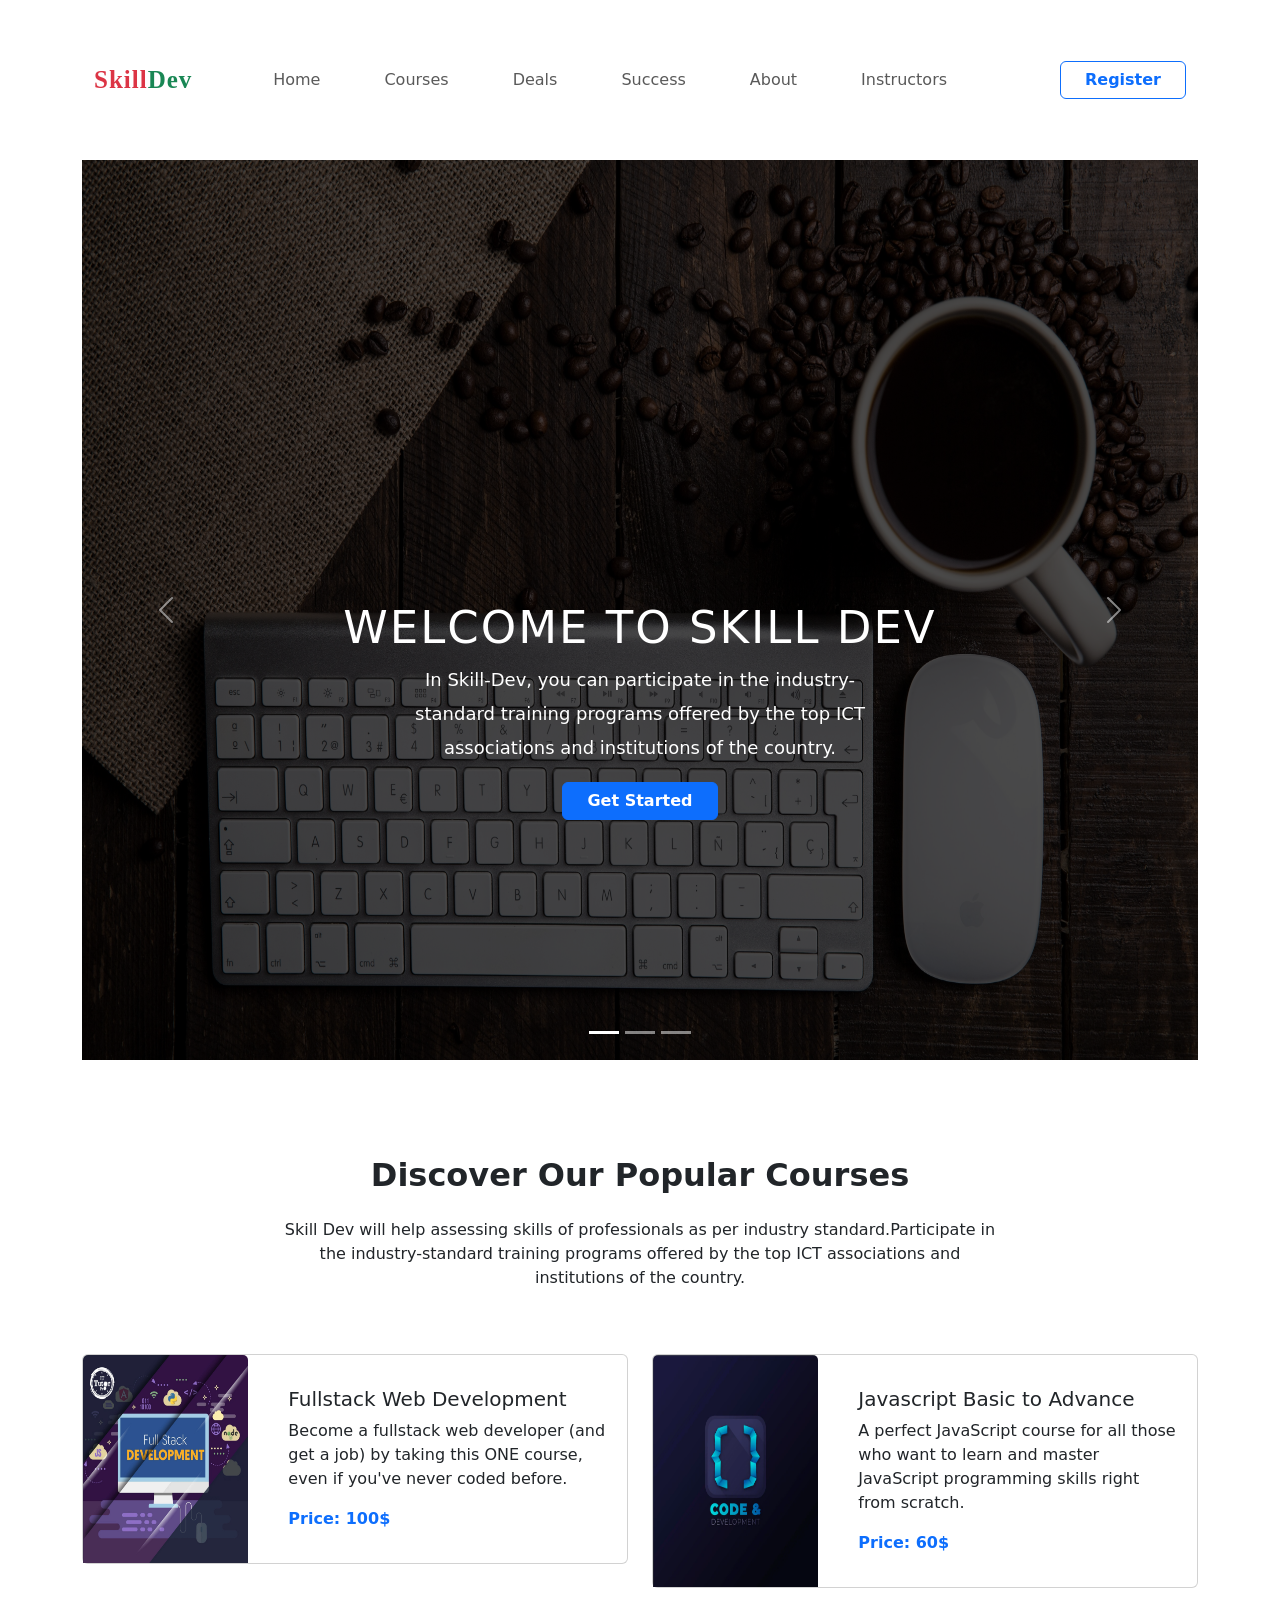
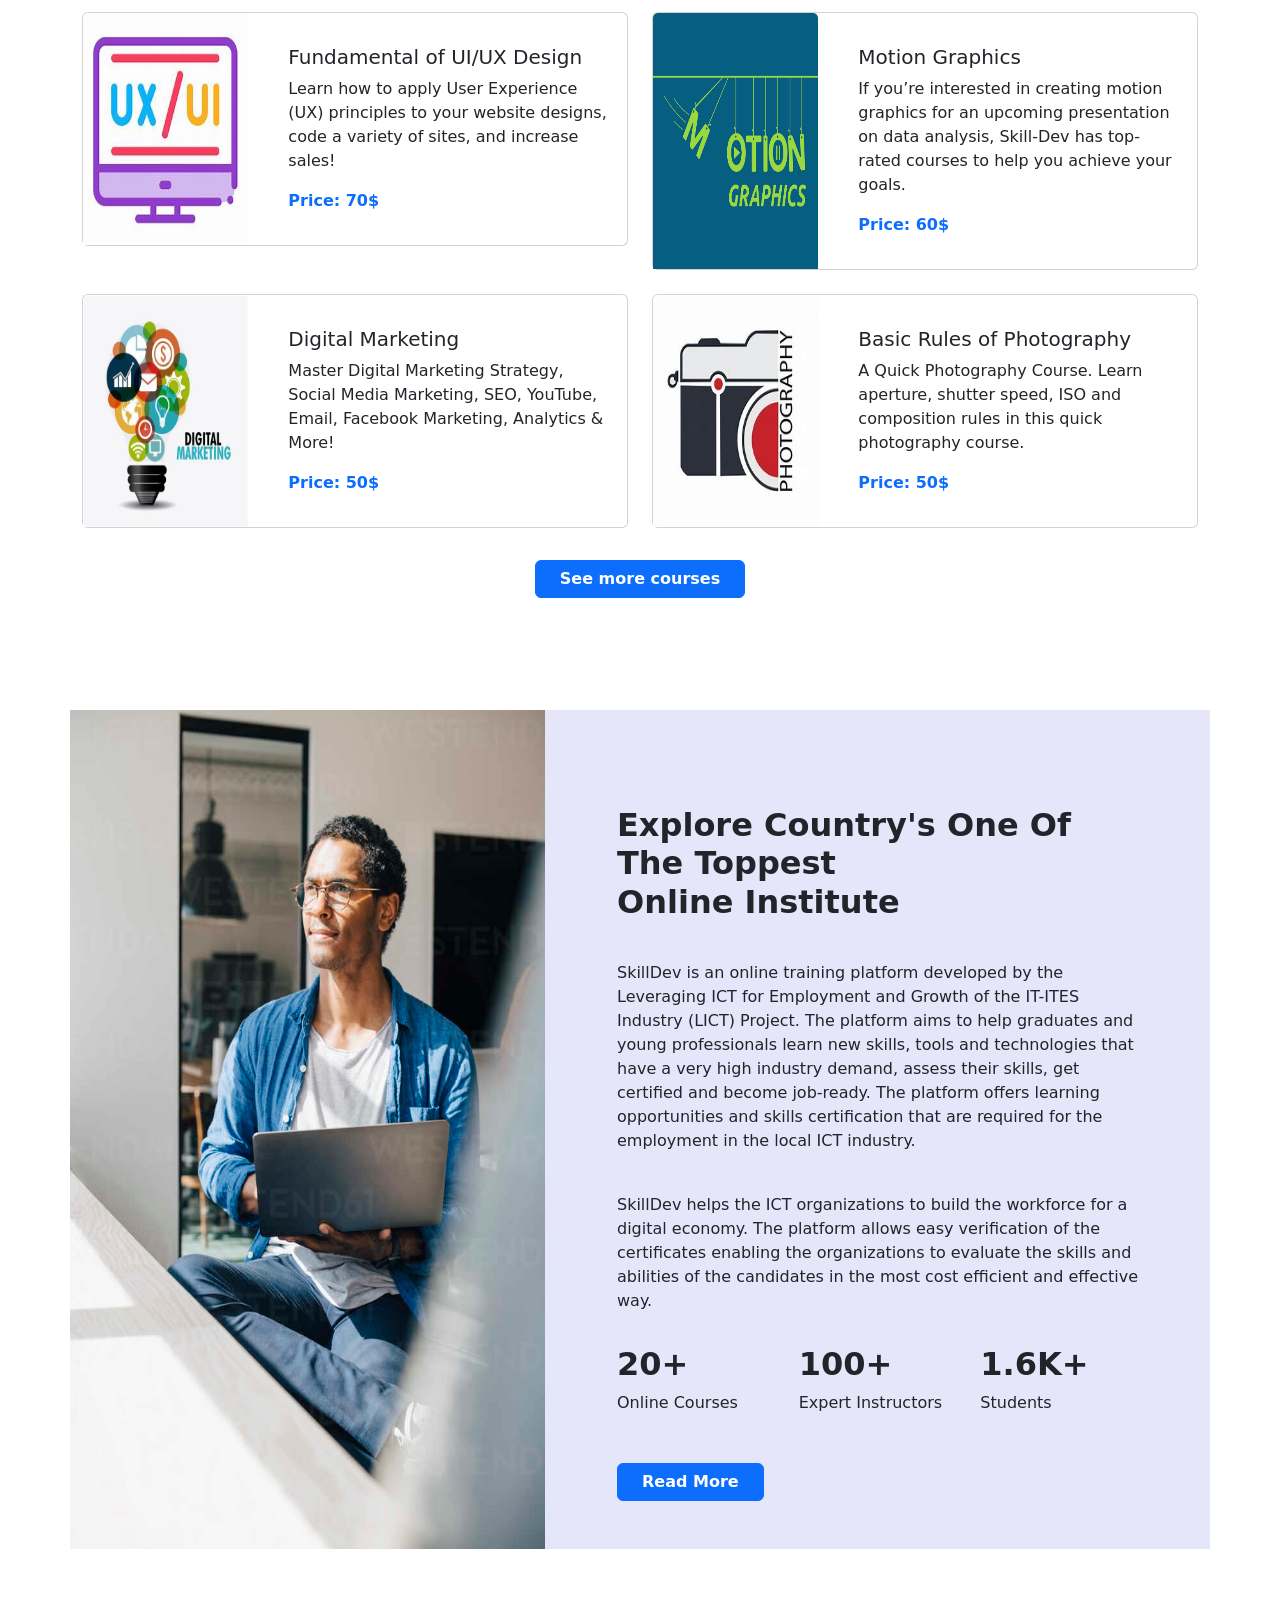
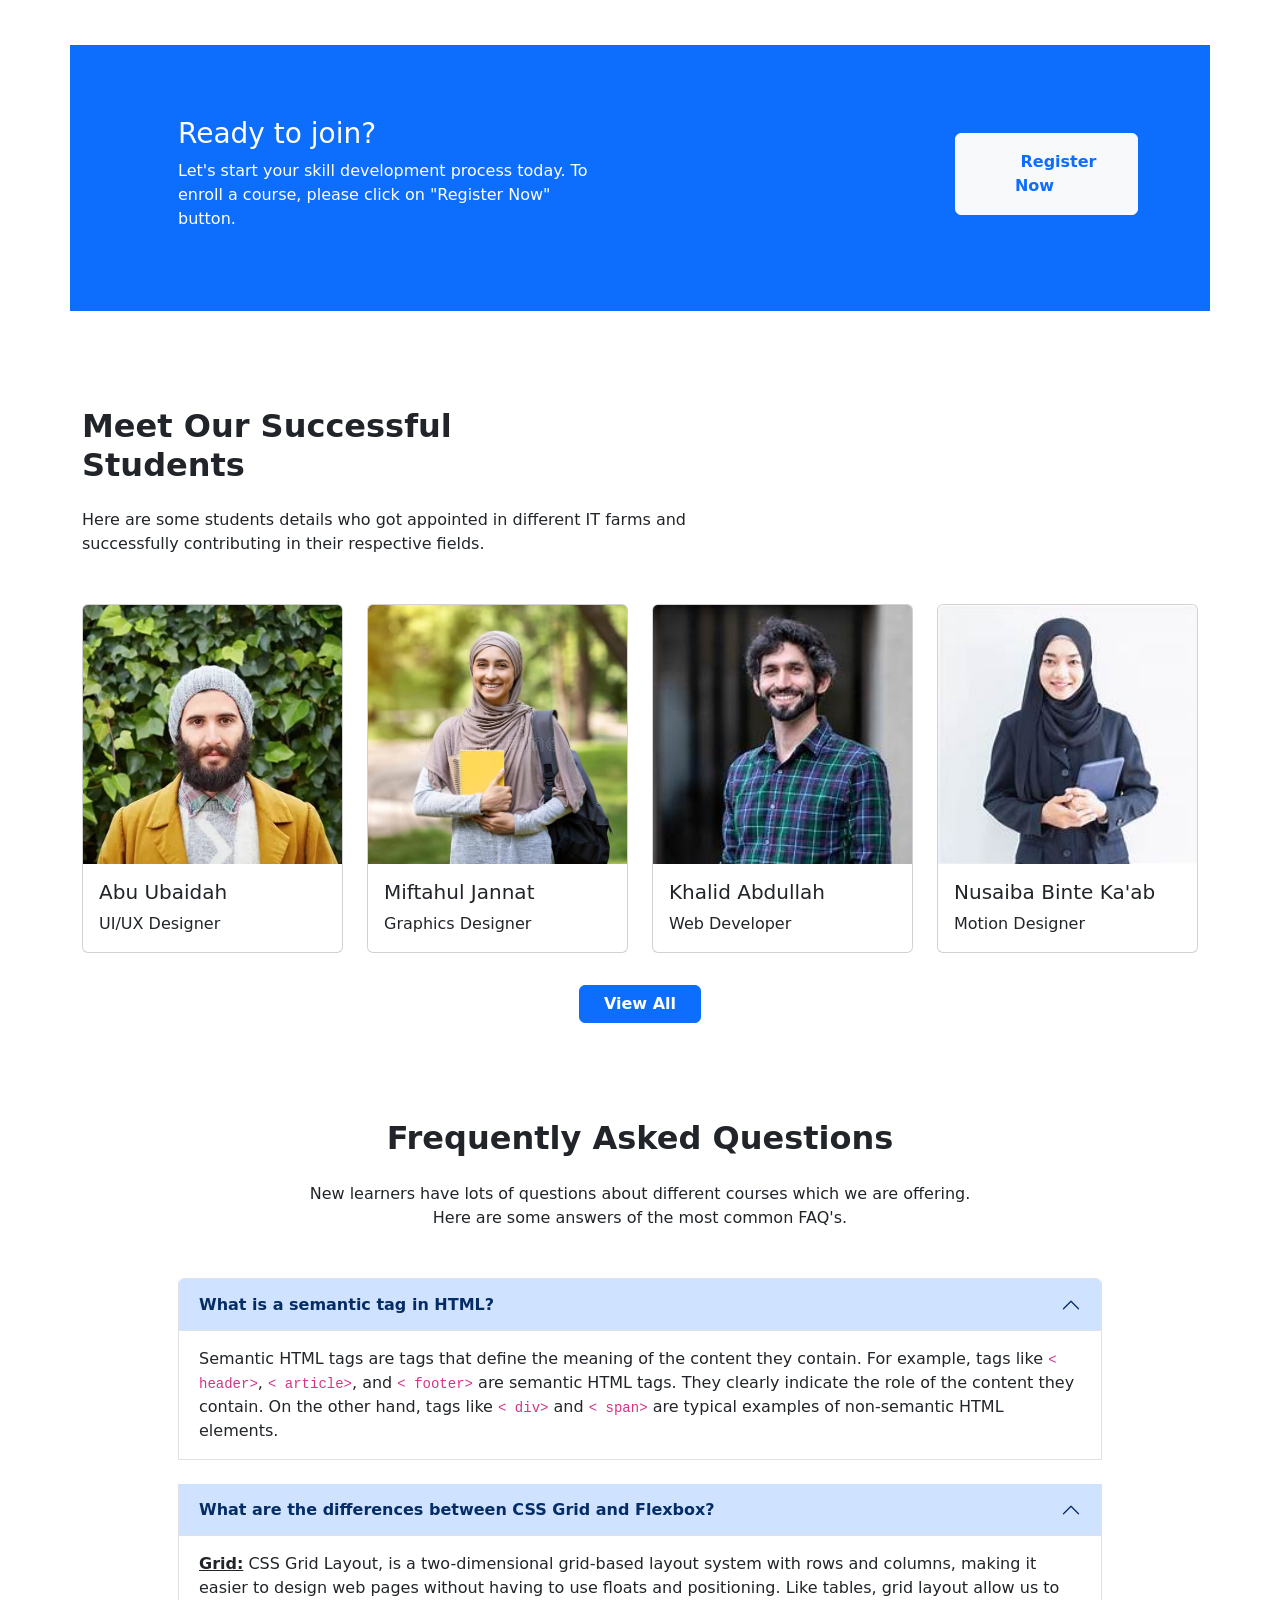
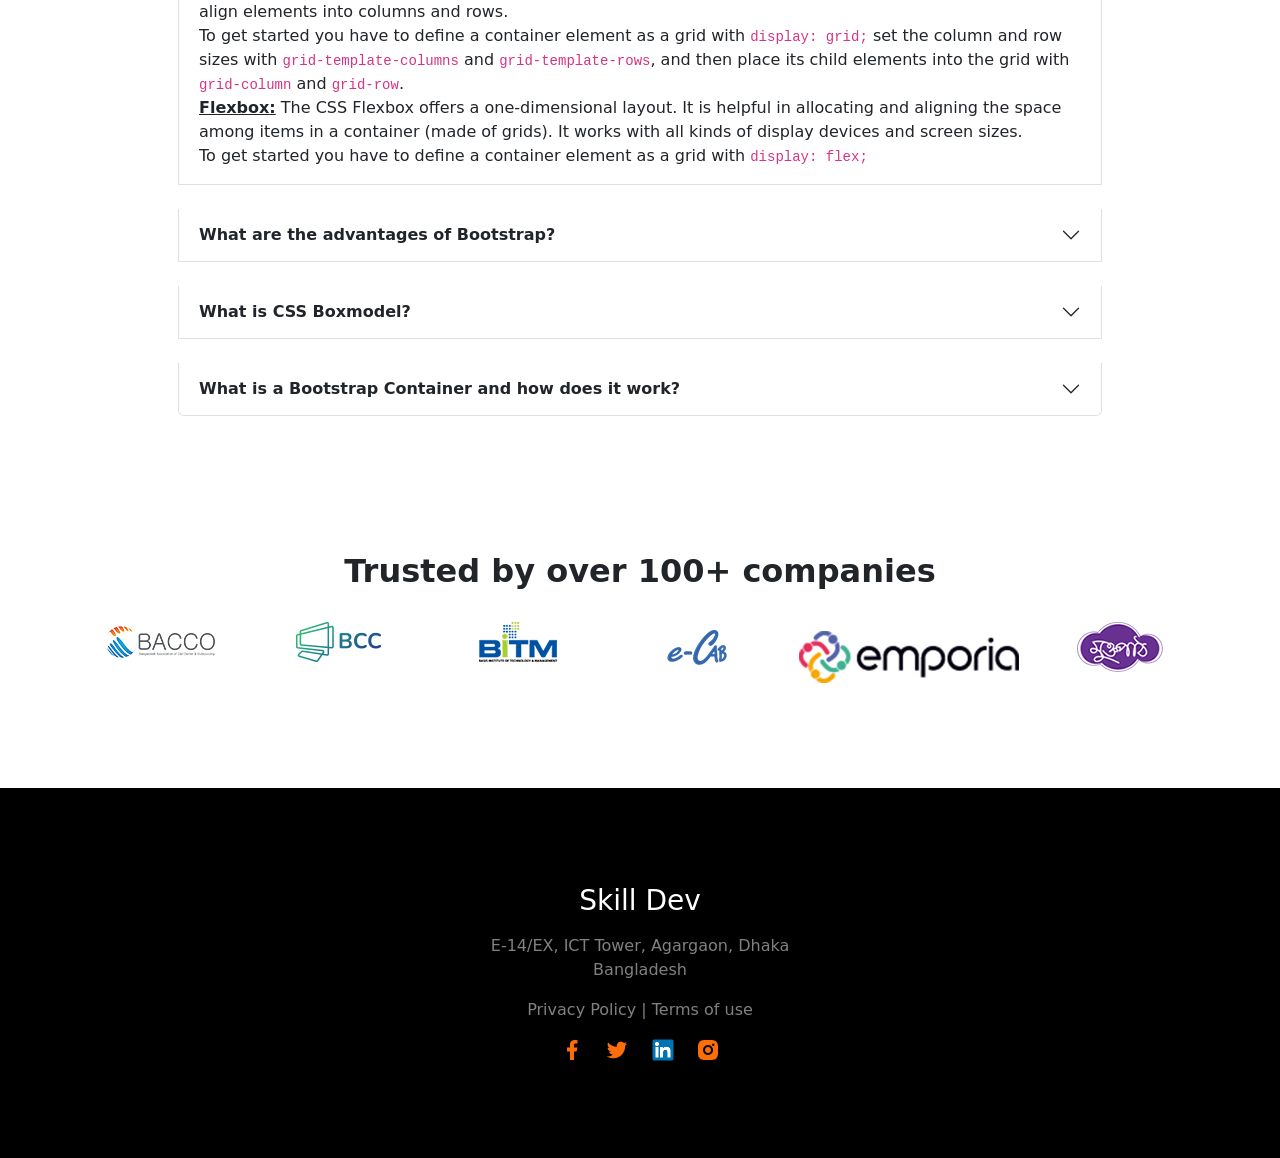
==== index.html @ d3305d8a "html file name changed to index.ht ml" ====
<!doctype html>
<html lang="en">
  <head>
    <meta charset="utf-8">
    <meta name="viewport" content="width=device-width, initial-scale=1">
    <title>SkillDev</title>
    <link href="https://cdn.jsdelivr.net/npm/bootstrap@5.3.0-alpha3/dist/css/bootstrap.min.css" rel="stylesheet" integrity="sha384-KK94CHFLLe+nY2dmCWGMq91rCGa5gtU4mk92HdvYe+M/SXH301p5ILy+dN9+nJOZ" crossorigin="anonymous">
    <link rel="stylesheet" href="style.css">
  </head>
  <body>
    <header class="container">
        <!-- nav start -->
        <nav class="navbar navbar-expand-lg navbar-light mb-5 mt-5">
            <div class="container-fluid">
              <a class="navbar-brand" href="#"><span class="text-danger">Skill</span><span class="text-success">Dev</span></a>
              <button class="navbar-toggler" type="button" data-bs-toggle="collapse" data-bs-target="#navbarSupportedContent" aria-controls="navbarSupportedContent" aria-expanded="false" aria-label="Toggle navigation">
                <span class="navbar-toggler-icon"></span>
              </button>
              <div class="collapse navbar-collapse justify-content-evenly" id="navbarSupportedContent">
                <ul class="navbar-nav ms-auto mb-2 mb-lg-0 ">
                  <li class="nav-item me-5">
                    <a class="nav-link" aria-current="page" href="#">Home</a>
                  </li>
                  <li class="nav-item me-5">
                    <a class="nav-link" href="#">Courses</a>
                  </li>
                  <li class="nav-item me-5">
                    <a class="nav-link" href="#">Deals</a>
                  </li>
                  <li class="nav-item me-5">
                    <a class="nav-link" href="#">Success</a>
                  </li>
                  <li class="nav-item me-5">
                    <a class="nav-link" href="#">About</a>
                  </li>
                  <li class="nav-item me-5">
                    <a class="nav-link" href="#">Instructors</a>
                  </li> 
                </ul>
                <ul class="navbar-nav ms-auto ">
                    <!-- <button class="btn btn-outline-primary " type="submit"><strong>Register</strong></button> -->
                        <!-- Button trigger modal -->
                        <button type="submit" class="btn btn-outline-primary mx-auto px-4" data-bs-toggle="modal" data-bs-target="#exampleModal">
                            <b>Register</b>
                        </button>
                        
                        <!-- Modal -->
                        <div class="modal fade" id="exampleModal" tabindex="-1" aria-labelledby="exampleModalLabel" aria-hidden="true">
                            <div class="modal-dialog">
                                <div class="modal-content">
                                    <div class="modal-header">
                                        <h1 class="modal-title fs-5" id="exampleModalLabel">Registration Form</h1>
                                        <button type="button" class="btn-close"data-bs-dismiss="modal" aria-label="Close"></button>
                                    </div>
                                    <div class="modal-body">
                                        <div class="form-floating mb-3">
                                            <textarea class="form-control" placeholder="Username" id="floatingTextarea"></textarea>
                                            <label for="floatingTextarea">Username</label>
                                          </div>
                                        <div class="form-floating mb-3">
                                            <input type="email" class="form-control" id="floatingInput" placeholder="name@example.com">
                                            <label for="floatingInput">Email address</label>
                                        </div>
                                        <div class="form-floating mb-3">
                                            <input type="password" class="form-control" id="floatingPassword" placeholder="Password">
                                            <label for="floatingPassword">Password</label>
                                        </div>
                                        <div class="form-floating">
                                            <select class="form-select" id="floatingSelect" aria-label="Floating label select example">
                                              <option selected>We are offering...</option>
                                              <option value="1">Fullstack Web Development</option>
                                              <option value="2">Javascript Basic to Advance</option>
                                              <option value="3">UI/UX Design</option>
                                              <option value="4">Motion Graphics</option>
                                              <option value="5">Digital Marketing</option>
                                              <option value="6">Basic Rules of Photography</option>
                                            </select>
                                            <label for="floatingSelect">Choose your suitable course</label>
                                          </div>
                                    </div>
                                    <div class="modal-footer">
                                        <button type="button" class="btn btn-primary" data-bs-dismiss="modal">Submit</button>
                                    </div>
                                </div>
                            </div>
                        </div>
                    </div>
                </ul>
              </div>
              
            </div>
            
          </nav>
          <!-- NAV END -->
          <!-- slider start -->
          <section>
            <div id="carouselExampleCaptions" class="carousel slide carousel-fade">
                <div class="carousel-indicators">
                  <button type="button" data-bs-target="#carouselExampleCaptions" data-bs-slide-to="0" class="active" aria-current="true" aria-label="Slide 1"></button>
                  <button type="button" data-bs-target="#carouselExampleCaptions" data-bs-slide-to="1" aria-label="Slide 2"></button>
                  <button type="button" data-bs-target="#carouselExampleCaptions" data-bs-slide-to="2" aria-label="Slide 3"></button>
                </div>
                <div class="carousel-inner">
                    <div class="carousel-item active">
                        <img src="images/rsz_keyboard-mouse.jpg" class="d-block w-100" alt="...">
                        <div class="carousel-caption">
                            <h5>Welcome to Skill Dev</h5>
                            <p>In Skill-Dev, you can participate in the industry-standard training programs offered by the top ICT associations and institutions of the country.</p>
                            <p><a href="#" class="btn btn-primary text-white mt-3 px-4"><b>Get Started</b></a></p>
                        </div>
                    </div>
                    <div class="carousel-item">
                        <img src="images/rsz_laptop-1.jpg" class="d-block w-100" alt="...">
                        <div class="carousel-caption">
                            <h5>Enroll a course now</h5>
                            <p>Skill-Dev allows easy verification of the certificates allowing the organizations to evaluate the skills and abilities of the candidates in the most cost efficient and effective way.</p>
                            <p><a href="#" class="btn btn-primary text-white mt-3 px-4"><b>Get Started</b></a></p>
                        </div>
                    </div>
                    <div class="carousel-item">
                        <img src="images/rsz_laptop-3.jpg" class="d-block w-100" alt="...">
                        <div class="carousel-caption">
                            <h5>Get your expected job!</h5>
                            <p>Skill-Dev aims to help assessing skills of professionals as per industry standard, thus making hiring for ICT Companies, simplified!</p>
                            <p><a href="#" class="btn btn-primary text-white mt-3 px-4"><b>Get Started</b></a></p>
                        </div>
                    </div>
                </div>
                <button class="carousel-control-prev" type="button" data-bs-target="#carouselExampleCaptions" data-bs-slide="prev">
                    <span class="carousel-control-prev-icon" aria-hidden="true"></span>
                    <span class="visually-hidden">Previous</span>
                </button>
                <button class="carousel-control-next" type="button" data-bs-target="#carouselExampleCaptions" data-bs-slide="next">
                    <span class="carousel-control-next-icon" aria-hidden="true"></span>
                    <span class="visually-hidden">Next</span>
                </button>
            </div>
          </section>
          <!-- slider end -->  
    </header>
    <main>
        <!-- course container section start -->
        <section>
            <div class="container text-center mb-4 pb-5">
                <div class="container-head mt-5 mx-lg-5 p-5">
                    <h2 class="mb-4"><strong>Discover Our Popular Courses</strong></h2>
                    <p class="mx-lg-5 px-lg-5">Skill Dev will help assessing skills of professionals as per industry standard.Participate in the industry-standard training programs offered by the top ICT associations and institutions of the country.</p>
                </div>
                <div class="row align-items-start row-cols-lg-2 row-cols-md-1 row-cols-1 g-4">
                    <div class="col">
                        <div class="card">
                            <div class="row">
                                <div class="col-lg-4 col-md-4 col-12">
                                    <img src="images/courses/Full-Stack-Web-Development.jpg" class="card-img-top" height="100%" width="100%" alt="...">
                                </div>
                                <div class="col">
                                    <div class="card-body">
                                        <h5 class="card-title text-start mt-3">Fullstack Web Development</h5>
                                        <p class="card-text text-start">Become a fullstack web developer (and get a job) by taking this ONE course, even if you've never coded before.</p>
                                        <p class="text-primary text-start"><b>Price: 100$</b></p>
                                    </div>
                                </div>
                            </div>
                        </div>
                    </div>
                    <div class="col">
                        <div class="card">
                            <div class="row">
                                <div class="col-lg-4 col-md-4 col-12">
                                    <img src="images/courses/javascript.jpg" class="card-img-top" height="100%" width="100%" alt="...">
                                </div>
                                <div class="col">
                                    <div class="card-body">
                                        <h5 class="card-title text-start mt-3">Javascript Basic to Advance</h5>
                                        <p class="card-text text-start">A perfect JavaScript course for all those who want to learn and master JavaScript programming skills right from scratch.</p>
                                        <p class="text-primary text-start"><b>Price: 60$</b></p>
                                    </div>
                                </div>
                            </div>
                        </div>
                    </div>
                    <div class="col">
                        <div class="card">
                            <div class="row">
                                <div class="col-lg-4 col-md-4 col-12">
                                    <img src="images/courses/ux-ui-new.png" class="card-img-top" height="100%" width="100%" alt="...">
                                </div>
                                <div class="col">
                                    <div class="card-body">
                                        <h5 class="card-title text-start mt-3">Fundamental of UI/UX Design</h5>
                                        <p class="card-text text-start">Learn how to apply User Experience (UX) principles to your website designs, code a variety of sites, and increase sales!</p>
                                        <p class="text-primary text-start"><b>Price: 70$</b></p>
                                    </div>
                                </div>
                            </div>
                        </div>
                    </div>
                    <div class="col">
                        <div class="card">
                            <div class="row">
                                <div class="col-lg-4 col-md-4 col-12">
                                    <img src="images/courses/Motion-Graphics.png" class="card-img-top" height="100%" width="100%" alt="...">
                                </div>
                                <div class="col">
                                    <div class="card-body">
                                        <h5 class="card-title text-start mt-3">Motion Graphics</h5>
                                        <p class="card-text text-start">If you’re interested in creating motion graphics for an upcoming presentation on data analysis, Skill-Dev has top-rated courses to help you achieve your goals.</p>
                                        <p class="text-primary text-start"><b>Price: 60$</b></p>
                                    </div>
                                </div>
                            </div>
                        </div>
                    </div>
                    <div class="col">
                        <div class="card">
                            <div class="row">
                                <div class="col-lg-4 col-md-4 col-12">
                                    <img src="images/courses/digital_marketing.jpg" class="card-img-top" height="100%" width="100%" alt="...">
                                </div>
                                <div class="col">
                                    <div class="card-body">
                                        <h5 class="card-title text-start mt-3">Digital Marketing</h5>
                                        <p class="card-text text-start">Master Digital Marketing Strategy, Social Media Marketing, SEO, YouTube, Email, Facebook Marketing, Analytics & More!</p>
                                        <p class="text-primary text-start"><b>Price: 50$</b></p>
                                    </div>
                                </div>
                            </div>
                        </div>
                    </div>
                    <div class="col">
                        <div class="card">
                            <div class="row">
                                <div class="col-lg-4 col-md-4 col-12">
                                    <img src="images/courses/photography.jpg" class="card-img-top" height="100%" width="100%" alt="...">
                                </div>
                                <div class="col">
                                    <div class="card-body">
                                        <h5 class="card-title text-start mt-3">Basic Rules of Photography</h5>
                                        <p class="card-text text-start">A Quick Photography Course. Learn aperture, shutter speed, ISO and composition rules in this quick photography course.</p>
                                        <p class="text-primary text-start"><b>Price: 50$</b></p>
                                    </div>
                                </div>
                            </div>
                        </div>
                    </div> 
                </div>
                <p class="pt-3"><a href="#" class="btn btn-primary text-white mt-3 px-4"><b>See more courses</b></a></p>
            </div>
        </section>
        <!-- Explore SkillDev section start -->
        <section class="explore">
            <div class="container my-5 pb-5">
                <div class="row">
                    <div class="col-lg-5 col-md-5 col-12 g-0">
                        <img src="images/man-2.jpg" class="card-img-top" height="100%" width="100%" alt="...">
                    </div>
                    <div class="col px-5">
                        <div class="card-body mx-4">
                            <h2 class="card-title text-start mt-5 pt-5 pb-lg-4 "><strong>Explore Country's One Of The Toppest<br> Online Institute</strong></h2>
                            <p class="card-text text-start pt-3">SkillDev is an online training platform developed by the Leveraging ICT for Employment and Growth of the IT-ITES Industry (LICT) Project. The platform aims to help graduates and young professionals learn new skills, tools and technologies that have a very high industry demand, assess their skills, get certified and become job-ready. The platform offers learning opportunities and skills certification that are required for the employment in the local ICT industry.</p>
                            <p class="pt-lg-4">SkillDev helps the ICT organizations to build the workforce for a digital economy. The platform allows easy verification of the certificates enabling the organizations to evaluate the skills and abilities of the candidates in the most cost efficient and effective way.</p>
                            <div class="row row-cols-md-2 row-cols-sm-2 row-cols-lg-3 row-cols-2 pt-3">
                                <div class="col">
                                    <h2><strong>20+</strong></h2>
                                    <p>Online Courses</p>
                                </div>
                                <div class="col">
                                    <h2><strong>100+</strong></h2>
                                    <p>Expert Instructors</p>
                                </div>
                                <div class="col">
                                    <h2><strong>1.6K+</strong></h2>
                                    <p>Students</p>
                                </div>
                            </div>
                            <p class="pt-3 mb-5"><a href="#" class="btn btn-primary text-white mt-lg-3 px-4"><b>Read More</b></a></p>
                        </div>
                    </div>
                </div>       
            </div>
        </section>
        <!-- Register Now section start -->
        <section>
            <div class="container bg-primary my-5 pt-4 pb-5 px-5 text-lg-start text-center">
                <div class="row mt-5 px-4 row-cols-md-1">
                    <div class="col-md-6 text-white px-5">
                        <h3>Ready to join?</h3>
                        <p>Let's start your skill development process today. To enroll a course, please click on "Register Now" button.</p>
                    </div>
                    <div class="col-md-3 offset-md-3">
                        <!-- Button trigger modal -->
                        <button type="button" class="btn btn-light text-primary py-lg-3 ms-lg-5 mt-lg-3 my-md-5" data-bs-toggle="modal" data-bs-target="#exampleModal">
                            <b class="px-lg-4 mt-lg-3">Register Now</b>
                        </button>
                        
                        <!-- Modal -->
                        <div class="modal fade" id="exampleModal" tabindex="-1" aria-labelledby="exampleModalLabel" aria-hidden="true">
                            <div class="modal-dialog">
                                <div class="modal-content">
                                    <div class="modal-header">
                                        <h1 class="modal-title fs-5" id="exampleModalLabel">Registration Form</h1>
                                        <button type="button" class="btn-close"data-bs-dismiss="modal" aria-label="Close"></button>
                                    </div>
                                    <div class="modal-body">
                                        <div class="form-floating mb-3">
                                            <textarea class="form-control" placeholder="Username" id="floatingTextarea"></textarea>
                                            <label for="floatingTextarea">Username</label>
                                          </div>
                                        <div class="form-floating mb-3">
                                            <input type="email" class="form-control" id="floatingInput" placeholder="name@example.com">
                                            <label for="floatingInput">Email address</label>
                                        </div>
                                        <div class="form-floating mb-3">
                                            <input type="password" class="form-control" id="floatingPassword" placeholder="Password">
                                            <label for="floatingPassword">Password</label>
                                        </div>
                                        <div class="form-floating">
                                            <select class="form-select" id="floatingSelect" aria-label="Floating label select example">
                                              <option selected>We are offering...</option>
                                              <option value="1">Fullstack Web Development</option>
                                              <option value="2">Javascript Basic to Advance</option>
                                              <option value="3">UI/UX Design</option>
                                              <option value="4">Motion Graphics</option>
                                              <option value="5">Digital Marketing</option>
                                              <option value="6">Basic Rules of Photography</option>
                                            </select>
                                            <label for="floatingSelect">Choose your suitable course</label>
                                          </div>
                                    </div>
                                    <div class="modal-footer">
                                        <button type="button" class="btn btn-primary" data-bs-dismiss="modal">Submit</button>
                                    </div>
                                </div>
                            </div>
                        </div>
                    </div>
                </div>
            </div>   
        </section>
        <!-- Students Section start -->
        <section>
            <div class="container text-center text-md-start">
                <div class="container-head my-5 pt-5">
                    <h2 class="pb-3"><strong>Meet Our Successful <br>Students</strong></h2>
                    <p>Here are some students details who got appointed in different IT farms and <br> successfully contributing in their respective fields.</p>
                </div>
                <div class="row row-cols-1 row-cols-md-2 row-cols-lg-4 g-4">
                    <div class="col">
                      <div class="card h-100">
                        <img src="images/students/stu-1.jpg" class="card-img-top" alt="...">
                        <div class="card-body">
                          <h5 class="card-title">Abu Ubaidah</h5>
                          <p class="card-text">UI/UX Designer</p>
                        </div>
                      </div>
                    </div>
                    <div class="col">
                      <div class="card h-100">
                        <img src="images/students/stu-5.jpg" class="card-img-top" alt="...">
                        <div class="card-body">
                          <h5 class="card-title">Miftahul Jannat</h5>
                          <p class="card-text">Graphics Designer</p>
                        </div>
                      </div>
                    </div>
                    <div class="col">
                      <div class="card h-100">
                        <img src="images/students/stu-4.jpg" class="card-img-top" alt="...">
                        <div class="card-body">
                          <h5 class="card-title">Khalid Abdullah</h5>
                          <p class="card-text">Web Developer</p>
                        </div>
                      </div>
                    </div>
                    <div class="col">
                      <div class="card h-100">
                        <img src="images/students/stu-6.jpg" class="card-img-top" alt="...">
                        <div class="card-body">
                          <h5 class="card-title">Nusaiba Binte Ka'ab</h5>
                          <p class="card-text">Motion Designer</p>
                        </div>
                      </div>
                    </div>
                </div>
                <p class="pt-3 text-center"><a href="#" class="btn btn-primary text-white mt-3 px-4"><b>View All</b></a></p>
            </div>
        </section>
        <!-- Frequently asked question start -->
        <section>
            <div class="container text-center mb-5">
                <div class="container-head my-5 pt-5">
                    <h2 class="pb-3"><strong>Frequently Asked Questions</strong></h2>
                    <p>New learners have lots of questions about different courses which we are offering. <br> Here are some answers of the most common FAQ's.</p>
                </div>
                <div class="accordion mx-lg-5 px-lg-5 pb-3" id="accordionExample">
                    <div class="accordion-item mb-4">
                      <h2 class="accordion-header">
                        <button class="accordion-button" type="button" data-bs-toggle="collapse" data-bs-target="#collapseOne" aria-expanded="true" aria-controls="collapseOne">
                          <b>What is a semantic tag in HTML?</b>
                        </button>
                      </h2>
                      <div id="collapseOne" class="accordion-collapse collapse show" data-bs-parent="#accordionExample">
                        <div class="accordion-body text-start">
                            Semantic HTML tags are tags that define the meaning of the content they contain. For example, tags like <code>< header></code>, <code>< article></code>, and <code>< footer></code> are semantic HTML tags. They clearly indicate the role of the content they contain. On the other hand, tags like <code>< div></code> and <code>< span></code> are typical examples of non-semantic HTML elements.
                        </div>
                      </div>
                    </div>
                    <div class="accordion-item mb-4">
                      <h2 class="accordion-header">
                        <button class="accordion-button" type="button" data-bs-toggle="collapse" data-bs-target="#collapseTwo" aria-expanded="true" aria-controls="collapseTwo">
                          <b>What are the differences between CSS Grid and Flexbox?</b>
                        </button>
                      </h2>
                      <div id="collapseTwo" class="accordion-collapse collapse show" data-bs-parent="#accordionExample">
                        <div class="accordion-body text-start">
                            <Strong><u>Grid:</u></Strong> CSS Grid Layout, is a two-dimensional grid-based layout system with rows and columns, making it easier to design web pages without having to use floats and positioning. Like tables, grid layout allow us to align elements into columns and rows. <br>
                            To get started you have to define a container element as a grid with <code>display: grid;</code> set the column and row sizes with <code>grid-template-columns</code> and <code>grid-template-rows</code>, and then place its child elements into the grid with <code>grid-column</code> and <code>grid-row</code>. <br>
                            <strong><u>Flexbox:</u></strong> The CSS Flexbox offers a one-dimensional layout. It is helpful in allocating and aligning the space among items in a container (made of grids). It works with all kinds of display devices and screen sizes. <br>
                            To get started you have to define a container element as a grid with <code>display: flex;</code>
                        </div>
                      </div>
                    </div>
                    <div class="accordion-item mb-4">
                      <h2 class="accordion-header">
                        <button class="accordion-button collapsed" type="button" data-bs-toggle="collapse" data-bs-target="#collapseThree" aria-expanded="false" aria-controls="collapseThree">
                          <b>What are the advantages of Bootstrap?</b>
                        </button>
                      </h2>
                      <div id="collapseThree" class="accordion-collapse collapse" data-bs-parent="#accordionExample">
                        <div class="accordion-body text-start">
                          <strong>Top 10 Advantages of Bootstrap for Web Development -</strong><br>
                          <b>1.</b> Easy initiation<br>
                          <b>2.</b> Responsiveness<br>
                          <b>3.</b> Highly customizable <br>
                          <b>4.</b> Extremely user-centric <br>
                          <b>5.</b> Top-notch support <br>
                          <b>6.</b> Cross-browser compatibility <br>
                          <b>7.</b> JavaScript plugins to your rescue <br>
                          <b>8.</b> Far-reaching popularity <br>
                          <b>9.</b> Ample documentation<br>
                          <b>10.</b> Updates at the doorstep<br>
                        </div>
                      </div>
                    </div>
                    <div class="accordion-item mb-4">
                      <h2 class="accordion-header">
                        <button class="accordion-button collapsed" type="button" data-bs-toggle="collapse" data-bs-target="#collapseFour" aria-expanded="false" aria-controls="collapseFour">
                          <b>What is CSS Boxmodel?</b>
                        </button>
                      </h2>
                      <div id="collapseFour" class="accordion-collapse collapse" data-bs-parent="#accordionExample">
                        <div class="accordion-body text-start">
                            In CSS, the term "box model" is used when talking about design and layout. <br>

                            The CSS box model is essentially a box that wraps around every HTML element. It consists of: margins, borders, padding, and the actual content. <br>
                            Explanation of the different parts: <br>
                            
                            <b>Content</b> - The content of the box, where text and images appear <br>
                            <b>Padding</b> - Clears an area around the content. The padding is transparent <br>
                            <b>Border</b> - A border that goes around the padding and content <br>
                            <b>Margin</b> - Clears an area outside the border. The margin is transparent <br>
                            The box model allows us to add a border around elements, and to define space between elements. 
                        </div>
                      </div>
                    </div>
                    <div class="accordion-item mb-4">
                      <h2 class="accordion-header">
                        <button class="accordion-button collapsed" type="button" data-bs-toggle="collapse" data-bs-target="#collapseFive" aria-expanded="false" aria-controls="collapseFive">
                          <b>What is a Bootstrap Container and how does it work?</b>
                        </button>
                      </h2>
                      <div id="collapseFive" class="accordion-collapse collapse" data-bs-parent="#accordionExample">
                        <div class="accordion-body text-start">
                            Containers are the most basic layout element in Bootstrap and are required when using our default grid system. Containers are used to contain, pad, and (sometimes) center the content within them. While containers can be nested, most layouts do not require a nested container. <br>
                            Bootstrap comes with three different containers: <br>
                            <b>=></b> <code>.container</code> which sets a <b>max-width</b> at each responsive breakpoint <br>
                            <b>=></b> <code>.container-fluid</code> which is <b>width: 100%</b> at all breakpoints <br>
                            <b>=></b> <code>.container-{breakpoint}</code> which is <b>width: 100%</b> until the specified breakpoint
                        </div>
                      </div>
                    </div>
                  </div>
            </div>
        </section>
        <!-- Companies part start -->
        <section>
            <div class="container d-none d-lg-block text-center mb-5 pb-5">
                <div class="container-head mt-5 pt-5 pb-4">
                    <h2><b>Trusted by over 100+ companies</b></h2>
                </div>
                <div class="row">
                    <div class="col">
                        <img src="images/companies/bacco.png" alt="">
                    </div>
                    <div class="col">
                        <img src="images/companies/bcc.png" alt="">
                    </div>
                    <div class="col">
                        <img src="images/companies/bitm.png" alt="">
                    </div>
                    <div class="col">
                        <img src="images/companies/ecab.png" alt="">
                    </div>
                    <div class="col">
                        <img src="images/companies/emporia.png" alt="">
                    </div>
                    <div class="col">
                        <img src="images/companies/muktopath.png" alt="">
                    </div>
                </div>
            </div>
        </section>
    </main>
    <!-- footer section -->
    <footer class="text-center bg-black p-5">
        <div class="footer-head  text-white mt-5 pb-2">
            <h3>Skill Dev</h3>
        </div>
        <div class="footer-body text-white-50">
            <p>E-14/EX, ICT Tower, Agargaon, Dhaka<br>Bangladesh <br>
            </p>
            <p>Privacy Policy | Terms of use</p>
        </div>
        <div class="icon mb-5">
            <img src="images/icons/facebook.png" class="pe-3" alt="">
            <img src="images/icons/twitter.png" class="pe-3" alt="">
            <img src="images/icons/link.jpg" class="pe-3" alt="">
            <img src="images/icons/insta.png" alt="">
        </div>
    </footer>

    <script src="https://cdn.jsdelivr.net/npm/bootstrap@5.3.0-alpha3/dist/js/bootstrap.bundle.min.js" integrity="sha384-ENjdO4Dr2bkBIFxQpeoTz1HIcje39Wm4jDKdf19U8gI4ddQ3GYNS7NTKfAdVQSZe" crossorigin="anonymous"></script>
  </body>
</html>
---- style.css ----
/* Navbar style */
.navbar-light .navbar-brand{
    font-family:cursive;
    font-size: 25px;
    font-weight: 700;
    letter-spacing: 1px;
}
/* slider style*/
.section-padding{
    padding: 100px 0;
}
.carousel-item{
    height: 100vh;
    min-height: 300px;
}
.carousel-caption{
    bottom: 220px;
    z-index: 2;
}
.carousel-caption h5{
    font-size: 45px;
    text-transform: uppercase;
    letter-spacing: 2px;
    margin-top: 25px;
}
.carousel-caption p{
    width: 60%;
    margin: auto;
    font-size: 18px;
    line-height: 1.9;
}
.carousel-item::before{
    content:'';
    position: absolute;
    width: 100%;
    height: 100%;
    top: 0;
    left: 0;
    background: rgba(0, 0, 0, 0.7);
    z-index: 1;
}
.w-100{
    height: 100vh;
}
/* Explore section style */
.explore .col{
    background-color:lavender;
}

/* === responsive css === */
@media only screen and (min-width: 768px) and (max-width: 991px){
    .carousel-caption{
        bottom: 370px;
    }
    .carousel-caption p{
        width: 100%;
    }
}
@media only screen and (max-width: 767px){
    .navbar-nav{
        text-align: center;
    }
    .carousel-caption{
        bottom: 125px;
    }
    .carousel-caption h5{
        font-size: 30px;
    }
    .carousel-caption a{
        padding: 10px 15px;
    }
    .carousel-caption p{
        width: 100%;
        line-height: 1.6;
        font-size: 12px;
    }
}
/* Bootstrap 5 Responsive Landing Page Design,divinector */
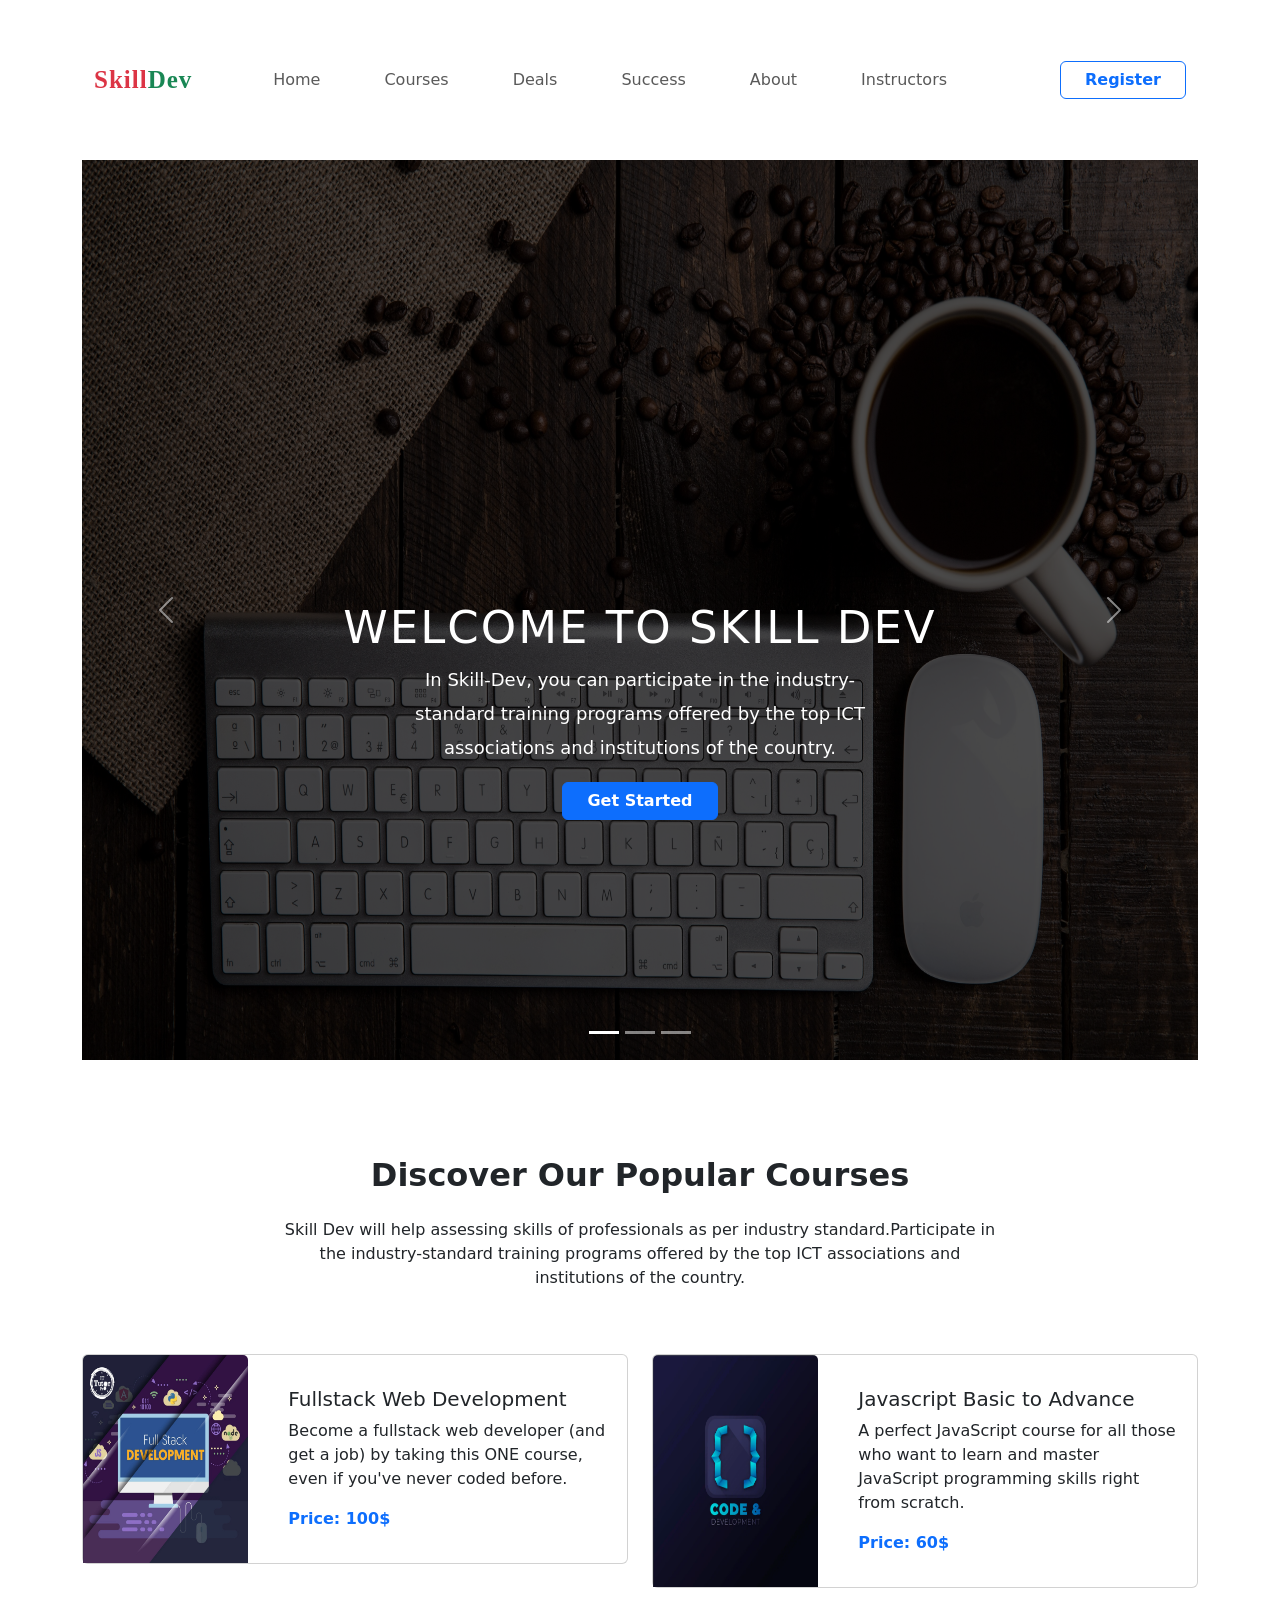
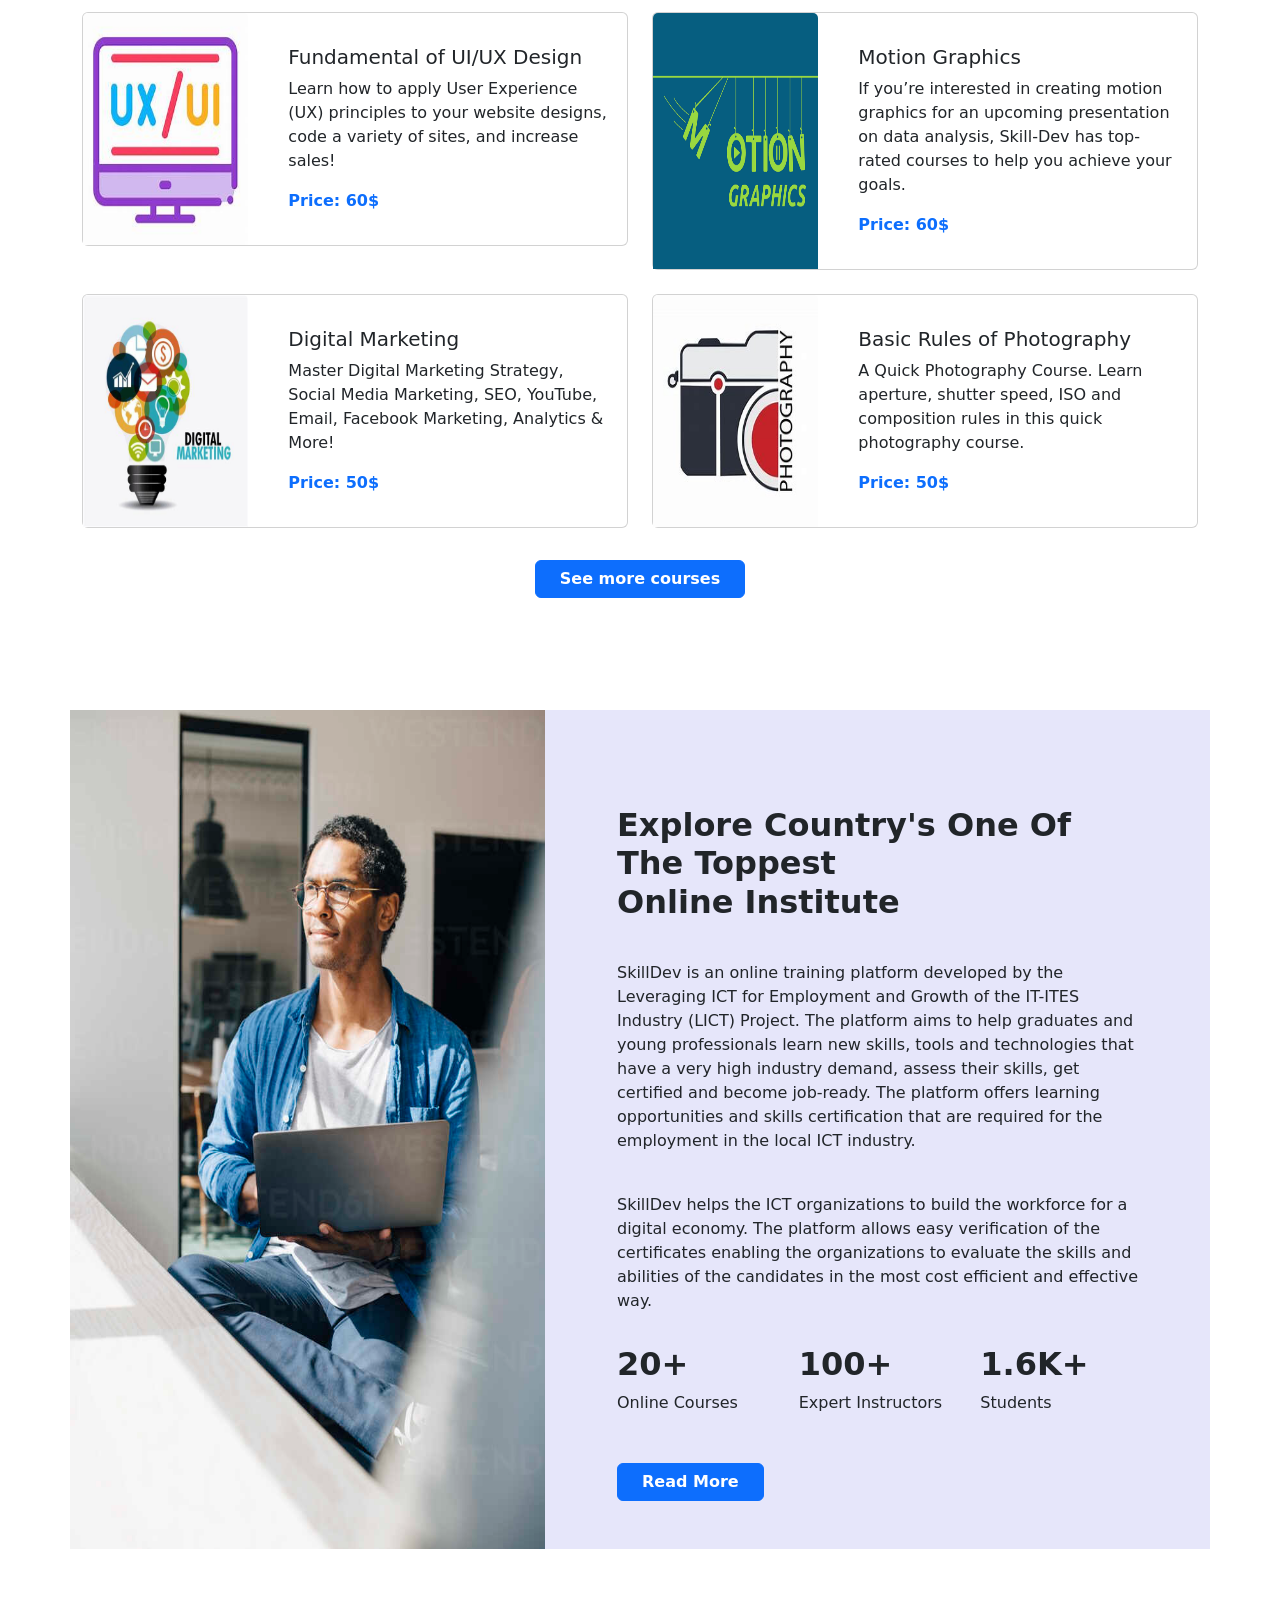
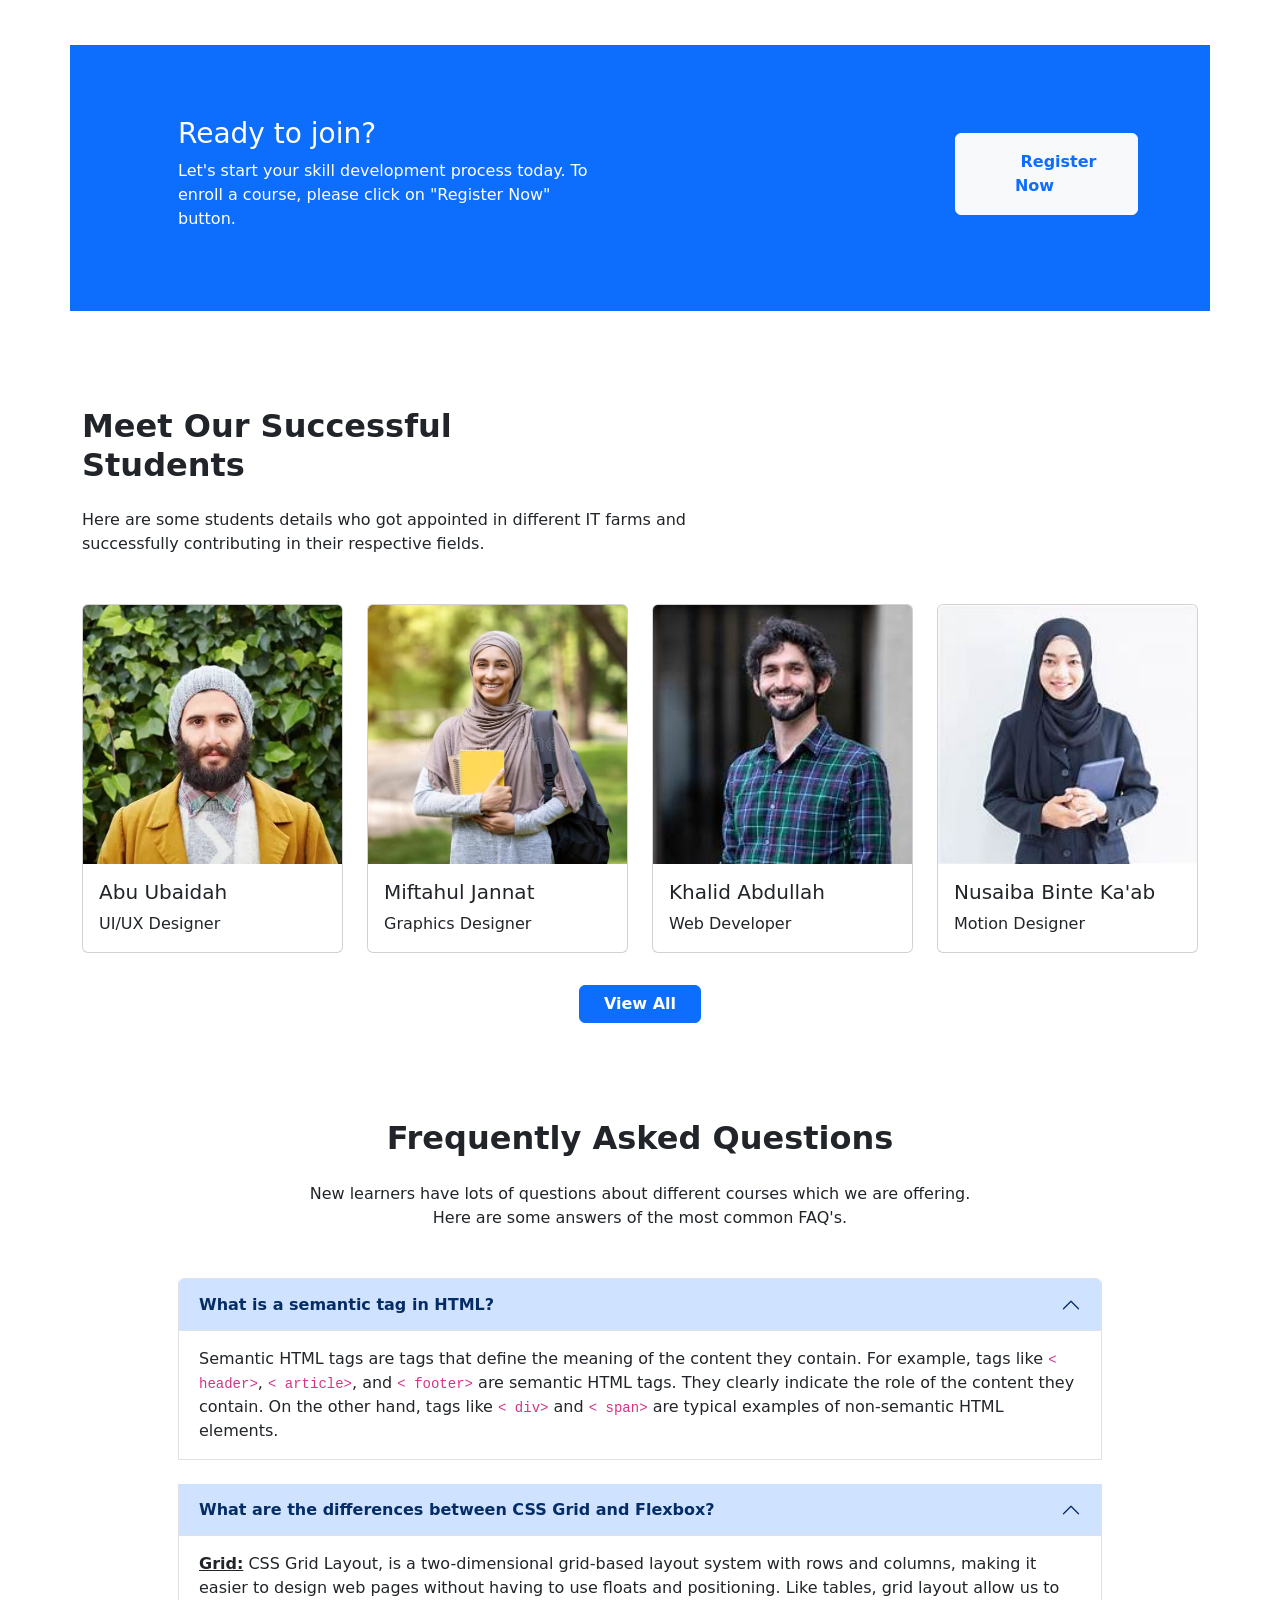
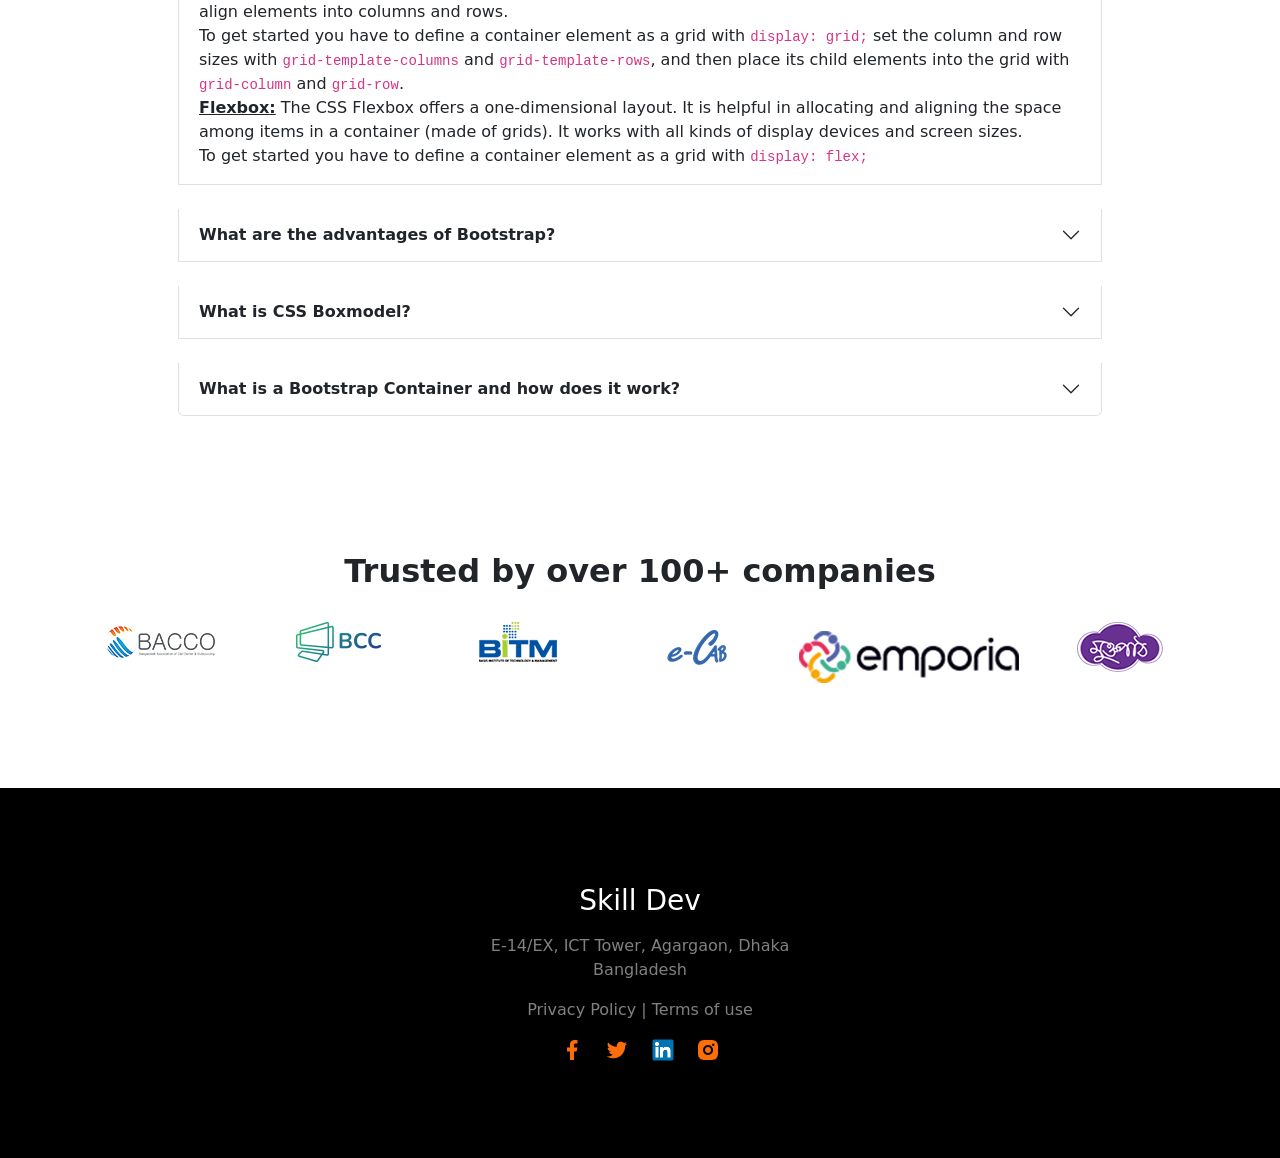
==== commit 709cdaad: "courses part edited" ====
--- a/index.html
+++ b/index.html
@@ -67,7 +67,7 @@
                                         </div>
                                         <div class="form-floating">
                                             <select class="form-select" id="floatingSelect" aria-label="Floating label select example">
-                                              <option selected>We are offering...</option>
+                                              <option selected>Ongoing Courses...</option>
                                               <option value="1">Fullstack Web Development</option>
                                               <option value="2">Javascript Basic to Advance</option>
                                               <option value="3">UI/UX Design</option>
@@ -75,7 +75,7 @@
                                               <option value="5">Digital Marketing</option>
                                               <option value="6">Basic Rules of Photography</option>
                                             </select>
-                                            <label for="floatingSelect">Choose your suitable course</label>
+                                            <label for="floatingSelect">Choose your suitable course </label>
                                           </div>
                                     </div>
                                     <div class="modal-footer">
@@ -189,7 +189,7 @@
                                     <div class="card-body">
                                         <h5 class="card-title text-start mt-3">Fundamental of UI/UX Design</h5>
                                         <p class="card-text text-start">Learn how to apply User Experience (UX) principles to your website designs, code a variety of sites, and increase sales!</p>
-                                        <p class="text-primary text-start"><b>Price: 70$</b></p>
+                                        <p class="text-primary text-start"><b>Price: 60$</b></p>
                                     </div>
                                 </div>
                             </div>
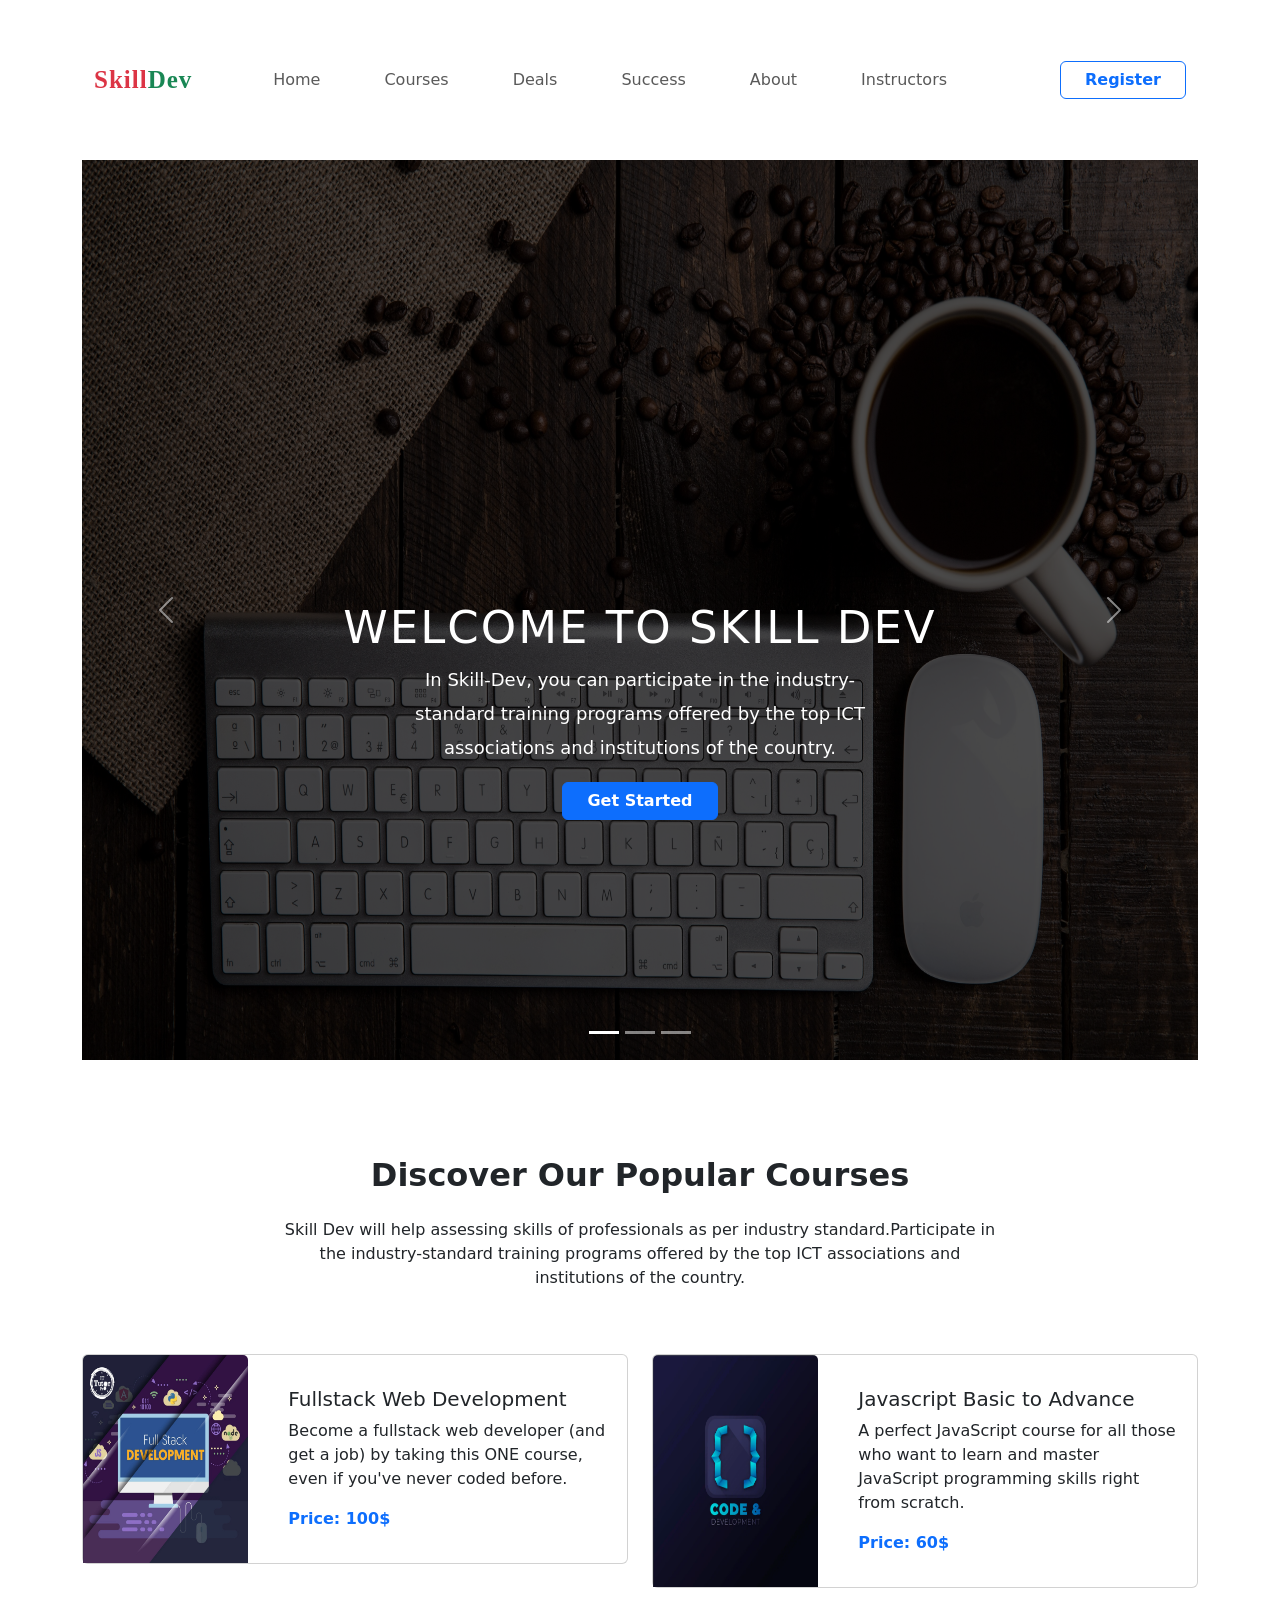
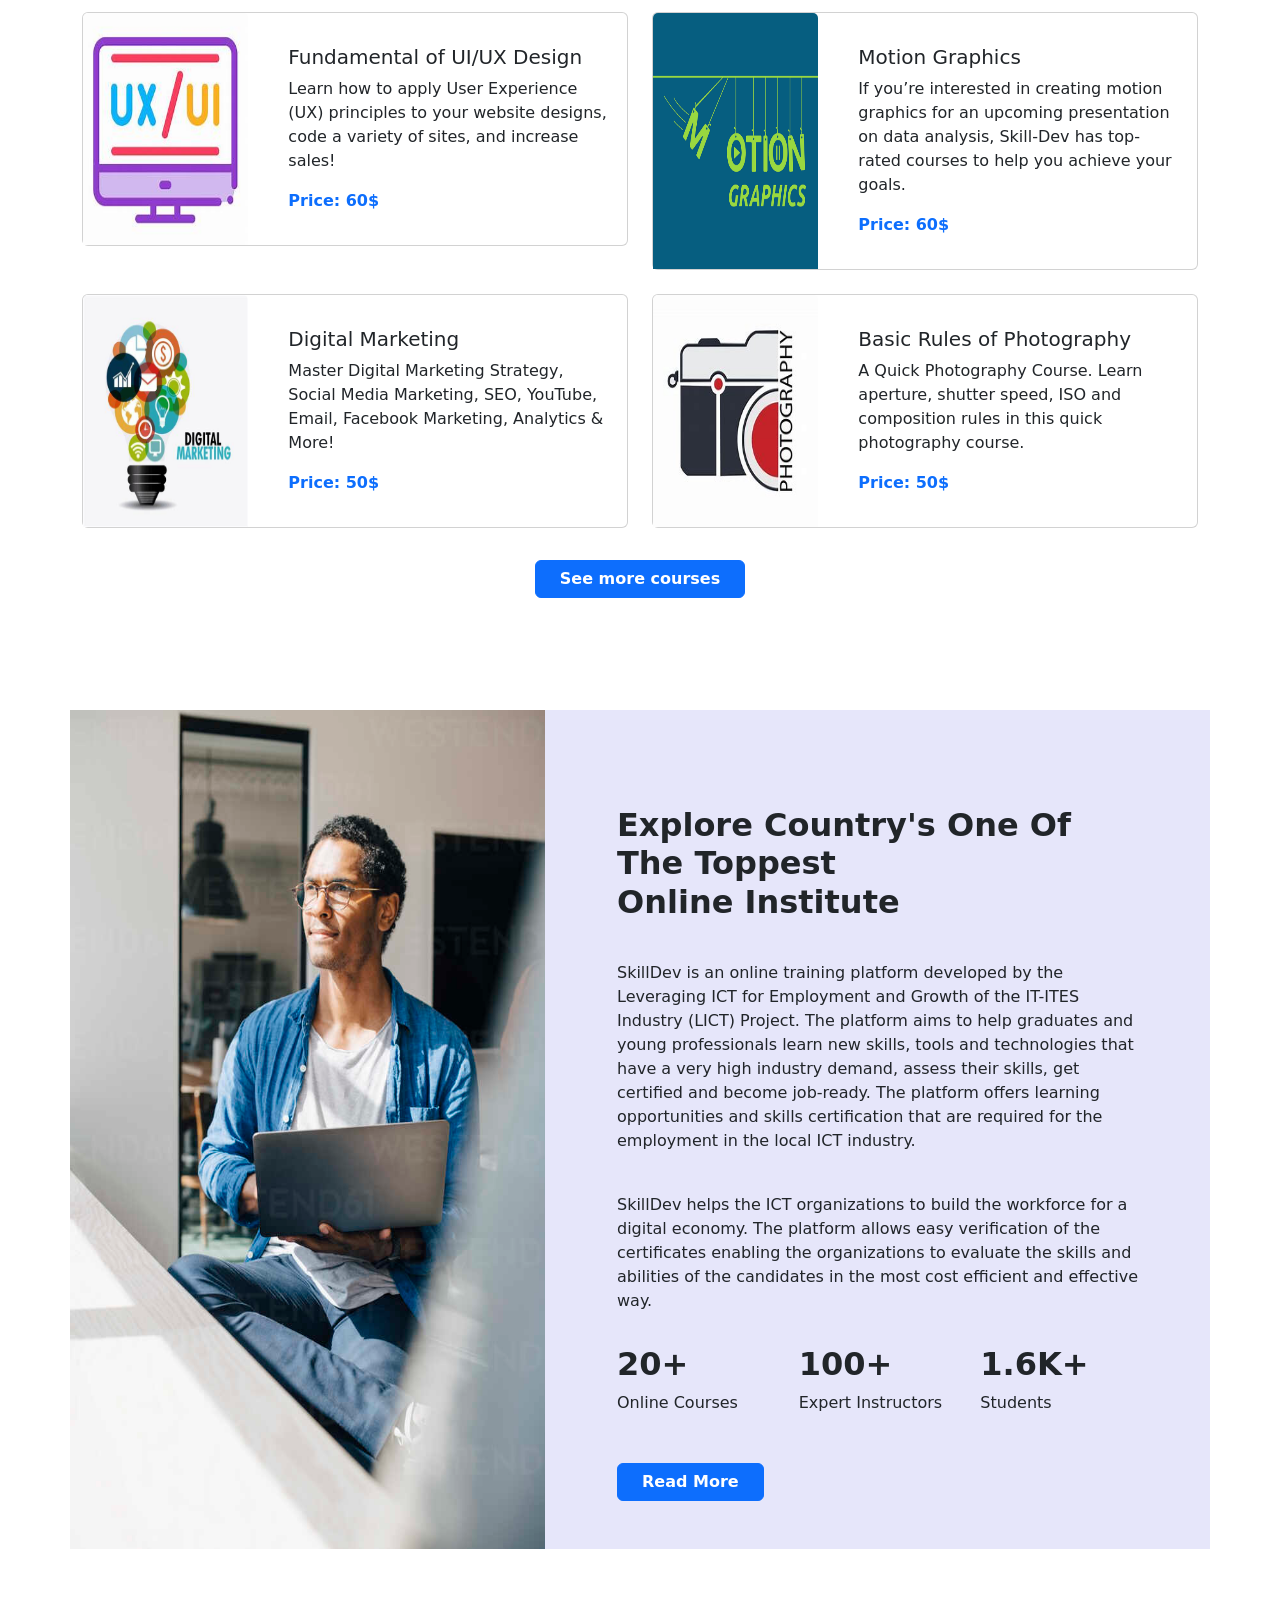
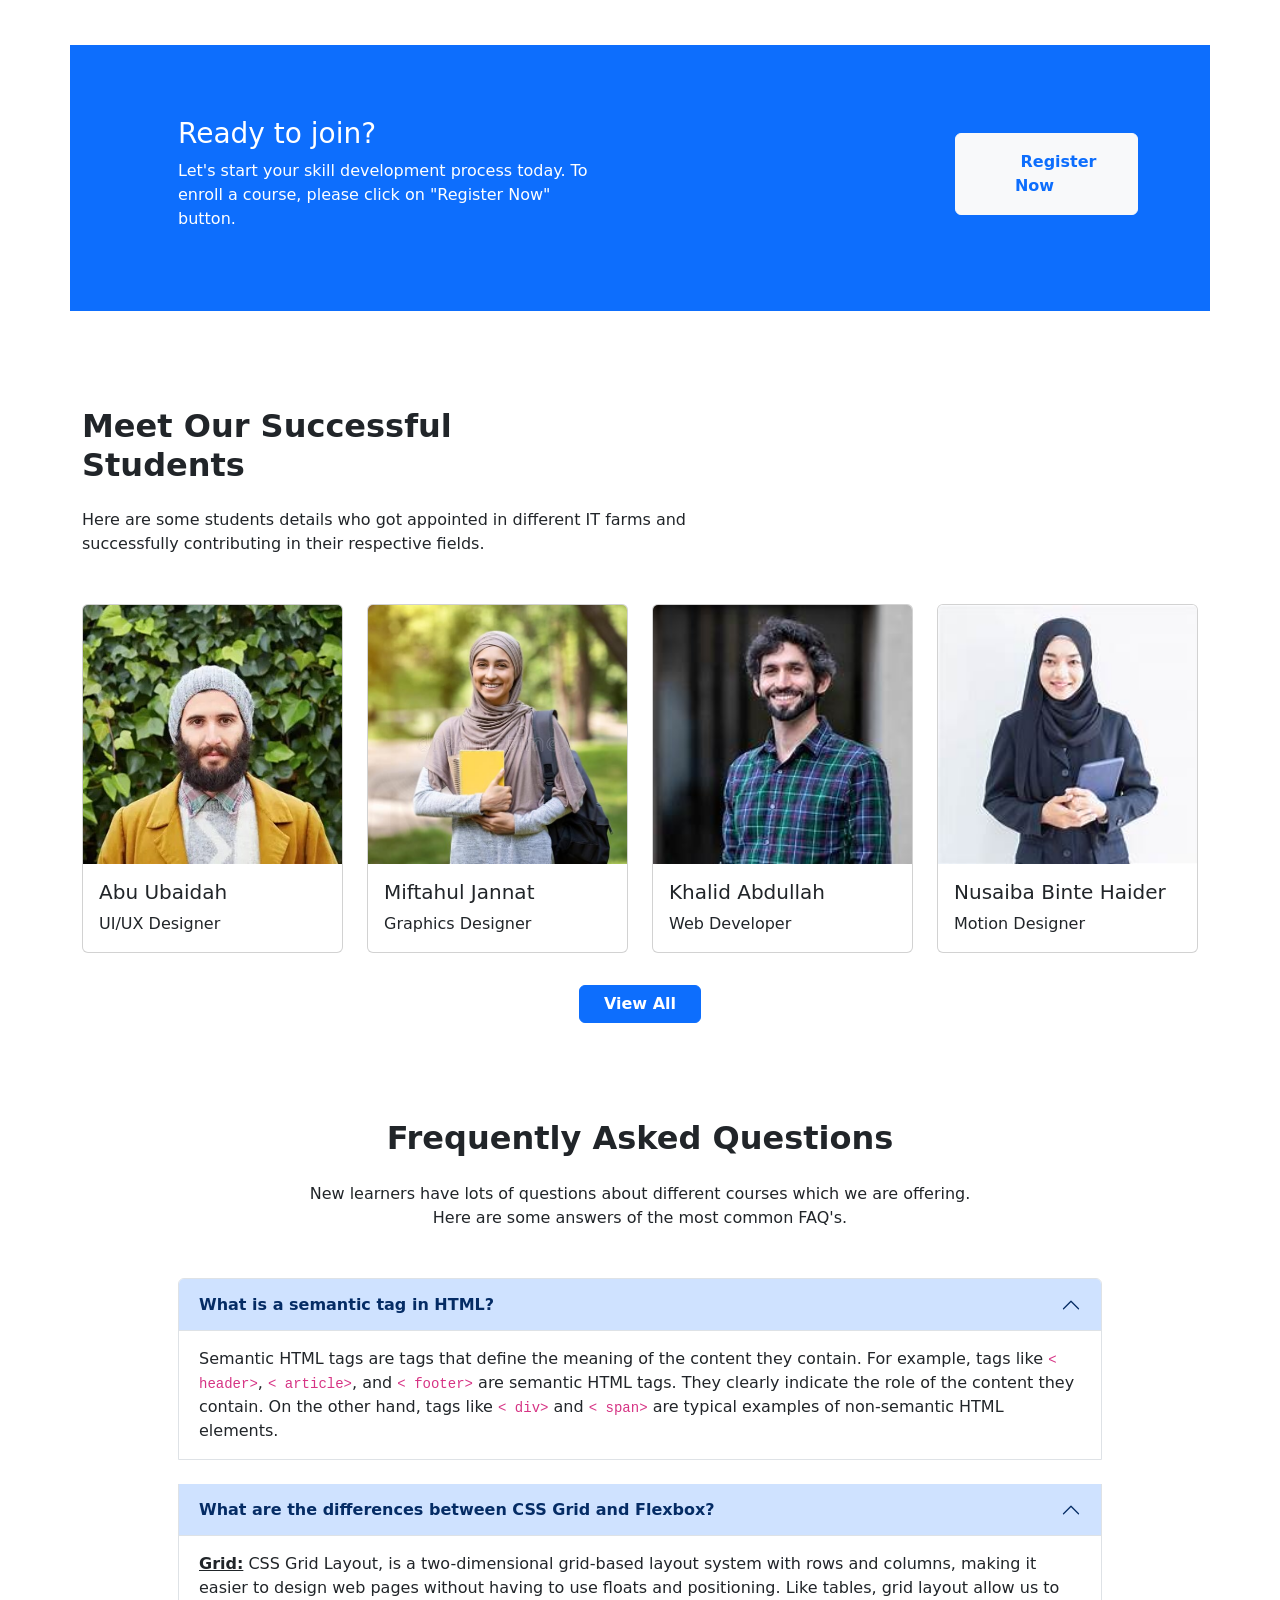
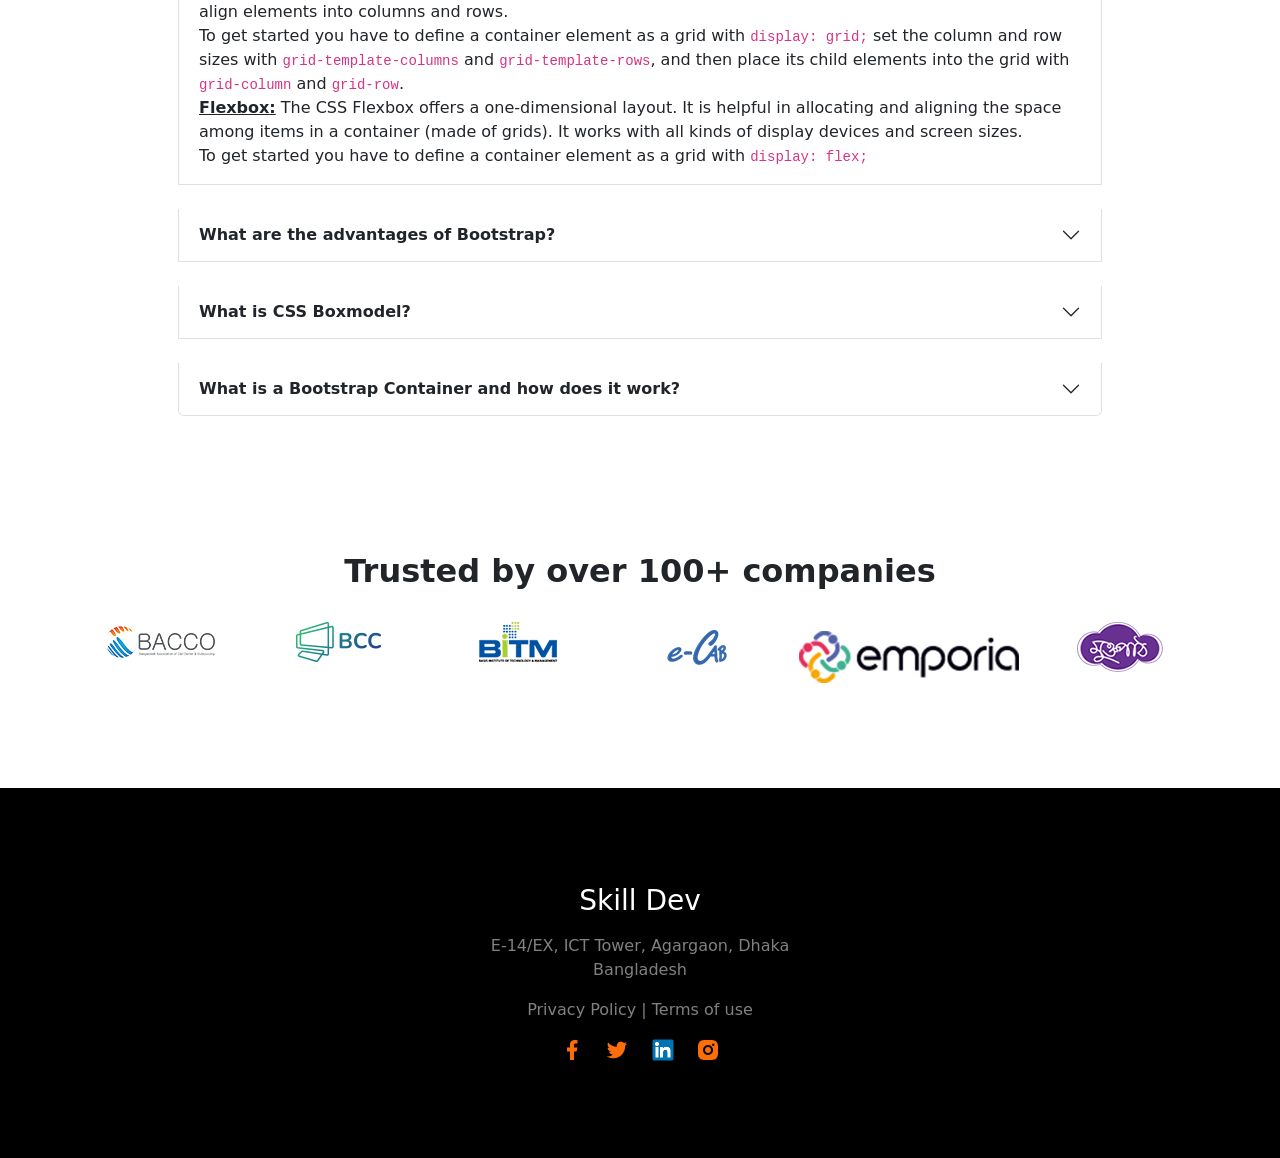
==== commit 9d263e67: "1 student name updated" ====
--- a/index.html
+++ b/index.html
@@ -376,7 +376,7 @@
                       <div class="card h-100">
                         <img src="images/students/stu-6.jpg" class="card-img-top" alt="...">
                         <div class="card-body">
-                          <h5 class="card-title">Nusaiba Binte Ka'ab</h5>
+                          <h5 class="card-title">Nusaiba Binte Haider</h5>
                           <p class="card-text">Motion Designer</p>
                         </div>
                       </div>
